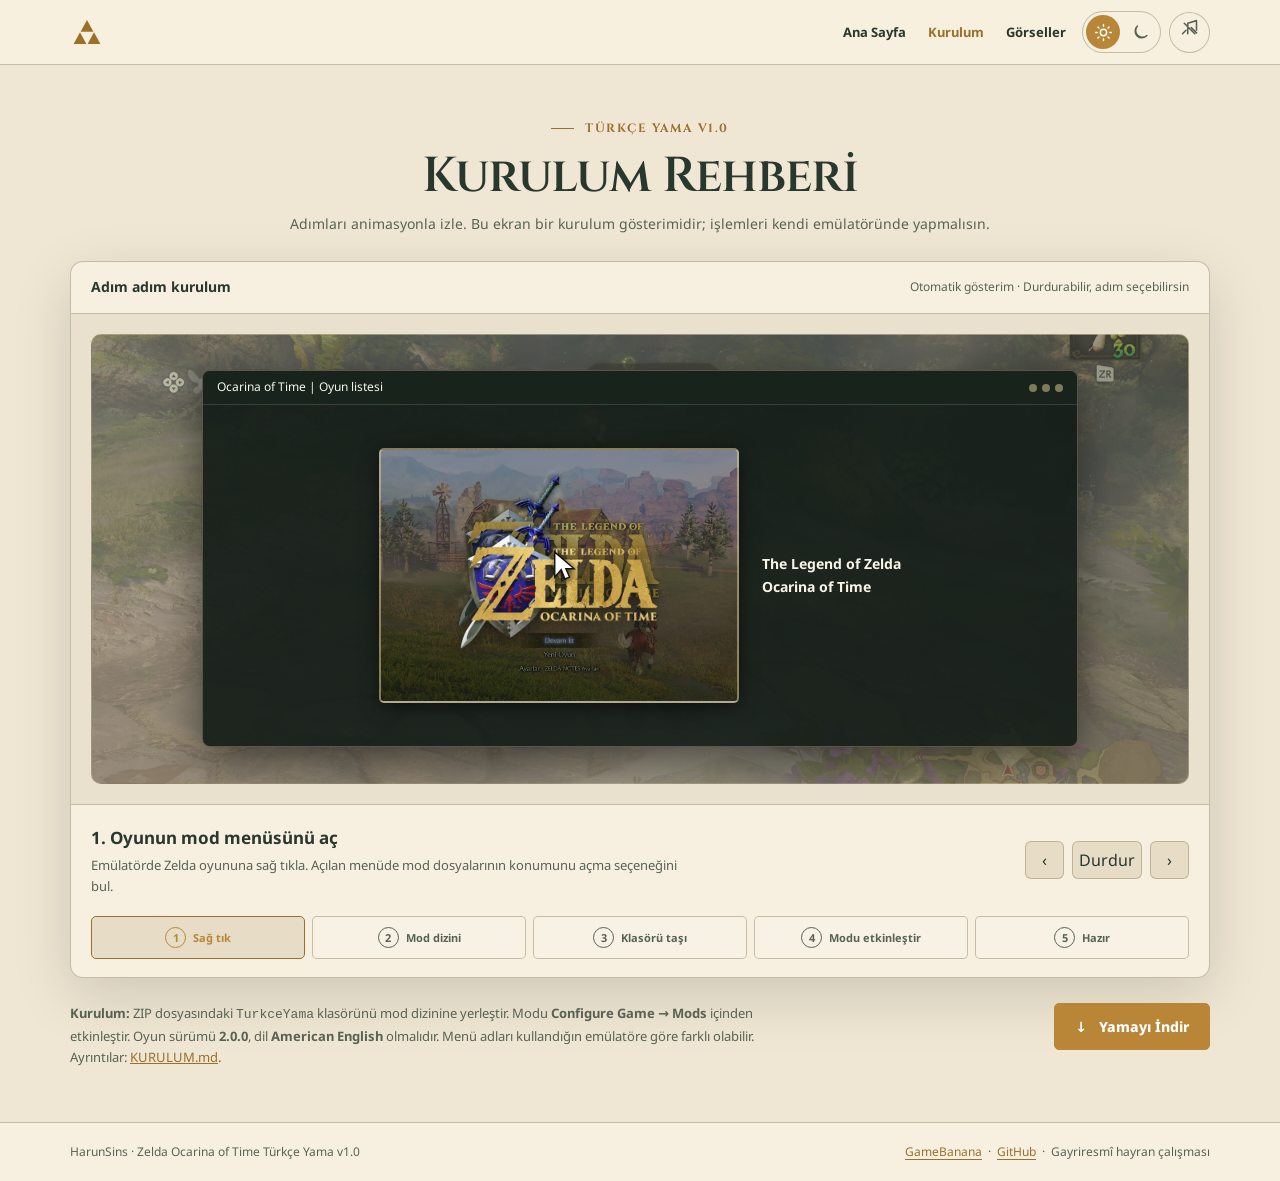
==== kurulum.html @ 623cb9b0 "Animasyonlu kurulum rehberi, ortak müzik kontrolleri ve arama görünürlüğü" ====
<!doctype html><html lang="tr"><head>
  <meta charset="utf-8"><meta name="viewport" content="width=device-width,initial-scale=1">
  <meta name="theme-color" content="#101b15"><meta name="robots" content="index,follow,max-image-preview:large">
  <title>Zelda Türkçe Yama Kurulumu | Animasyonlu Rehber</title><meta name="description" content="Zelda Ocarina of Time Türkçe yama nasıl kurulur? Mod dizinini açma, TurkceYama klasörünü kopyalama, Configure Game içinde etkinleştirme, adım adım animasyonlu anlatım.">
  <link rel="canonical" href="https://harunsins.github.io/zelda-oot-turkce-yama/kurulum.html">
  <link rel="icon" type="image/svg+xml" href="favicon.svg">
  <meta property="og:type" content="website"><meta property="og:locale" content="tr_TR"><meta property="og:site_name" content="Zelda Ocarina of Time Türkçe Yama">
  <meta property="og:url" content="https://harunsins.github.io/zelda-oot-turkce-yama/kurulum.html"><meta property="og:title" content="Zelda Türkçe Yama Kurulumu | Animasyonlu Rehber"><meta property="og:description" content="Zelda Ocarina of Time Türkçe yama nasıl kurulur? Mod dizinini açma, TurkceYama klasörünü kopyalama, Configure Game içinde etkinleştirme, adım adım animasyonlu anlatım.">
  <meta property="og:image" content="https://harunsins.github.io/zelda-oot-turkce-yama/assets/01-ana-menu.webp"><meta property="og:image:alt" content="Ocarina of Time Türkçe yama ana menü">
  <meta name="twitter:card" content="summary_large_image"><meta name="twitter:title" content="Zelda Türkçe Yama Kurulumu | Animasyonlu Rehber"><meta name="twitter:image" content="https://harunsins.github.io/zelda-oot-turkce-yama/assets/01-ana-menu.webp">
  <link rel="preconnect" href="https://fonts.googleapis.com"><link rel="preconnect" href="https://fonts.gstatic.com" crossorigin>
  <link href="assets/site.css" rel="stylesheet"><link href="assets/guide.css" rel="stylesheet">
  <script>try{const t=localStorage.getItem('zelda-oot-theme');if(t==='light'||t==='dark')document.documentElement.dataset.theme=t;else if(matchMedia('(prefers-color-scheme: light)').matches)document.documentElement.dataset.theme='light';}catch(_e){}</script>
  <script type="application/ld+json">{"@context":"https://schema.org","@type":"WebPage","@id":"https://harunsins.github.io/zelda-oot-turkce-yama/kurulum.html","url":"https://harunsins.github.io/zelda-oot-turkce-yama/kurulum.html","inLanguage":"tr-TR","name":"Zelda Türkçe Yama Kurulumu | Animasyonlu Rehber","description":"Zelda Ocarina of Time Türkçe yama nasıl kurulur? Mod dizinini açma, TurkceYama klasörünü kopyalama, Configure Game içinde etkinleştirme, adım adım animasyonlu anlatım.","isPartOf":{"@type":"WebSite","name":"Zelda Ocarina of Time Türkçe Yama","url":"https://harunsins.github.io/zelda-oot-turkce-yama/"},"about":{"@type":"VideoGame","name":"The Legend of Zelda: Ocarina of Time"},"sameAs":["https://github.com/harunsins/zelda-oot-turkce-yama","https://gamebanana.com/mods/740265"]}</script>
  <script src="assets/site.js" defer></script><script src="assets/guide.js" defer></script>
</head><body><header class="topbar"><nav class="container" aria-label="Ana gezinme">
      <span class="header-symbol" aria-hidden="true"><svg viewBox="0 0 48 45"><path d="M24 2 35 22H13Z M12 23 23 43H1Z M36 23 47 43H25Z"/></svg></span>
      <div class="header-actions"><div class="navlinks">
         <a href="./">Ana Sayfa</a><a href="kurulum.html" aria-current="page">Kurulum</a><a href="./#goruntuler">Görseller</a>
      </div><div class="controls">
      <div class="theme-switch" role="group" aria-label="Görünüm teması">
        <button type="button" data-theme-choice="light" aria-label="Açık tema" title="Açık tema" aria-pressed="false"><svg viewBox="0 0 24 24" aria-hidden="true"><circle cx="12" cy="12" r="4"/><path d="M12 2v2m0 16v2M4.93 4.93l1.42 1.42m11.3 11.3 1.42 1.42M2 12h2m16 0h2M4.93 19.07l1.42-1.42m11.3-11.3 1.42-1.42"/></svg></button>
        <button type="button" data-theme-choice="dark" aria-label="Koyu tema" title="Koyu tema" aria-pressed="true"><svg viewBox="0 0 24 24" aria-hidden="true"><path d="M20.1 15.9A8.5 8.5 0 0 1 8.1 3.9 8.5 8.5 0 1 0 20.1 15.9Z"/></svg></button>
      </div><div class="music-widget"><button class="music-toggle" type="button" id="music-toggle" aria-label="Müziği aç" aria-pressed="false" title="Müziği aç"><span data-icon-on hidden><svg viewBox="0 0 24 24" aria-hidden="true"><path d="M9 18V5l12-2v13M9 9l12-3"/><ellipse cx="5.2" cy="18.7" rx="3.2" ry="2"/><ellipse cx="17.2" cy="16.2" rx="3.2" ry="2"/></svg></span><span data-icon-off><svg viewBox="0 0 24 24" aria-hidden="true"><path d="M10 18V6l10-3v11M6 6l12 12M4 18l4-4m6-3 6 6"/></svg></span></button>
         <button class="music-volume-gear" type="button" id="volume-expand" aria-label="Ses seviyesini ayarla" title="Ses seviyesi">☷</button>
         <div class="music-volume"><label for="music-volume">Müzik sesi <output id="music-volume-value">75%</output></label><input id="music-volume" type="range" min="0" max="100" value="75" step="1" aria-label="Müzik ses seviyesi"><small>İkona dokunarak müziği aç veya kapat.</small></div>
      </div></div></div>
    </nav></header>
<audio id="page-music" src="assets/kokiri-ambience.mp3" preload="none" loop aria-label="Sitede arka plan müziği"></audio>
<main><section class="guide-intro"><div class="container"><span class="eyebrow">Türkçe Yama v1.0</span><h1>Kurulum Rehberi</h1><p>Adımları animasyonla izle. Bu ekran bir kurulum gösterimidir; işlemleri kendi emülatöründe yapmalısın.</p></div></section>
<div class="container"><section class="guide-card" aria-label="Animasyonlu Türkçe yama kurulum gösterimi">
<div class="guide-top"><strong>Adım adım kurulum</strong><span class="tip">Otomatik gösterim · Durdurabilir, adım seçebilirsin</span></div>
<div class="guide-display"><div class="demo-desktop" id="demo-desktop" data-stage="0">
  <div class="sim-window"><div class="sim-bar"><span>Ocarina of Time | Oyun listesi</span><span class="sim-dots"><i></i><i></i><i></i></span></div>
  <div class="sim-game"><div class="game-card"><img src="assets/zelda-ocarina-of-time-logo.png" alt="" width="200"></div><span class="game-title">The Legend of Zelda<br>Ocarina of Time</span></div></div>
  <div class="context-menu"><span class="line">Configure Game...</span><span class="line selected">Open Mod Data Location</span><span class="line">Properties</span></div><div class="sim-file-explorer"><div class="explorer-head">▣ &nbsp; Dosya Gezgini <span class="crumb">... / 0400486024DEC000 / mods</span></div>
<div class="explorer-body"><div class="explorer-side"><div class="file-icon zipped"></div><strong>Zelda_OOT_Turkce_Yama_v1.0.zip</strong><small>Arşivin içindeki TurkceYama klasörü</small></div>
<div class="explorer-side"><div class="file-icon"></div><strong>Mod dizini</strong><small>TurkceYama klasörünü buraya bırak</small></div></div></div>
<div class="drag-file"><span class="file-icon"></span>TurkceYama</div><div class="copy-success">✓ Klasör kopyalandı</div><div class="sim-config"><div class="config-head">⚙ &nbsp; Configure Game</div><div class="config-main"><div class="config-tabs"><span>General</span><span>System</span><span class="current">Mods</span><span>Graphics</span></div>
<div class="config-row" id="config-row"><div><strong>TurkceYama</strong><small>Türkçe dil yaması · RomFS</small></div><span class="fake-check" aria-hidden="true"></span></div></div><div class="config-actions"><span>Save / Apply</span></div></div><div class="success-scene"><svg viewBox="0 0 80 80" aria-hidden="true"><circle cx="40" cy="40" r="34"/><path d="m22 40 12 12 25-27"/></svg><h2>Yama Hazır!</h2><p>Mod etkinleştirildi. Oyun dilini American English olarak seçip Zelda’yı başlat.</p></div>
  <div class="guide-pointer" aria-hidden="true"><svg viewBox="0 0 26 33" fill="white" stroke="#111" stroke-width="1.5"><path d="M3 2v27l7-8 4 10 5-2-4-9h9Z"/></svg></div>
</div></div>
<div class="guide-status"><div class="guide-explain" aria-live="polite"><h3 id="step-title">1. Oyunun mod menüsünü aç</h3><p id="step-description">Oyuna sağ tıkla.</p></div><div class="guide-playback"><button type="button" id="guide-prev" aria-label="Önceki adım">‹</button><button type="button" id="guide-play" aria-label="Animasyonu durdur">Durdur</button><button type="button" id="guide-next" aria-label="Sonraki adım">›</button></div></div>
<div class="guide-chapters" aria-label="Animasyon adımları"><button type="button" data-guide-step="0" aria-current="step"><strong>1</strong> Sağ tık</button><button type="button" data-guide-step="1"><strong>2</strong> Mod dizini</button><button type="button" data-guide-step="2"><strong>3</strong> Klasörü taşı</button><button type="button" data-guide-step="3"><strong>4</strong> Modu etkinleştir</button><button type="button" data-guide-step="4"><strong>5</strong> Hazır</button></div></section>
<div class="guide-extra"><p><strong>Kurulum:</strong> ZIP dosyasındaki <code>TurkceYama</code> klasörünü mod dizinine yerleştir. Modu <strong>Configure Game → Mods</strong> içinden etkinleştir. Oyun sürümü <strong>2.0.0</strong>, dil <strong>American English</strong> olmalıdır. Menü adları kullandığın emülatöre göre farklı olabilir. Ayrıntılar: <a href="KURULUM.md" style="text-decoration:underline;color:var(--gold)">KURULUM.md</a>.</p><a class="button" href="downloads/Zelda_OOT_Turkce_Yama_v1.0.zip" download>↓ &nbsp; Yamayı İndir</a></div></div>
</main><footer><div class="container"><span>HarunSins · Zelda Ocarina of Time Türkçe Yama v1.0</span><span><a href="https://gamebanana.com/mods/740265" rel="noopener noreferrer" target="_blank">GameBanana</a> &nbsp;·&nbsp; <a href="https://github.com/harunsins/zelda-oot-turkce-yama" target="_blank" rel="noopener noreferrer">GitHub</a> &nbsp;·&nbsp; Gayriresmî hayran çalışması</span></div></footer></body></html>
---- assets/site.css ----
@import url('https://fonts.googleapis.com/css2?family=Cinzel:wght@500;600;700&family=Noto+Sans:wght@400;500;600;700;800&display=swap');
:root{color-scheme:dark;--background:#0c1813;--surface:#15241c;--surface-alt:#1d2e22;--text:#f5f0e2;--muted:#b9c2b3;--gold:#dec17e;--accent:#e6c582;--button-text:#192218;--border:#59654c80;--bar:#101b15;--step:#1c2b21;--hero-veil:linear-gradient(90deg,#0c1813f5 0%,#0c1813e0 32%,#11251ac2 62%,#0c1813e8 100%);--hero-fade:#0c1813;--caption:#e9e5d6;--guide-work:#132218;--guide-frame:#101811;--menu:#1d271e;--win:#182720;--ok:#a9d298}
html[data-theme=light]{color-scheme:light;--background:#efe6d3;--surface:#f7f0e1;--surface-alt:#e7dcc5;--text:#29382e;--muted:#596354;--gold:#9a702b;--accent:#b98637;--button-text:#fff;--border:#9f92758c;--bar:#f8f0df;--step:#f8f2e5;--hero-veil:linear-gradient(90deg,#efe7d6ed 0%,#e9e2d1d8 34%,#ede3d3c9 65%,#efe7d6ef 100%);--hero-fade:#efe6d3;--caption:#303b30;--guide-work:#e9e0cd;--guide-frame:#f7f3e7;--menu:#fff9ee;--win:#fffaf0;--ok:#397c52}
*,*::before,*::after{box-sizing:border-box}
html{scroll-behavior:smooth;scroll-padding-top:76px}
body{margin:0;background:var(--background);color:var(--text);font-family:'Noto Sans',system-ui,-apple-system,'Segoe UI',sans-serif;line-height:1.58;overflow-x:hidden;transition:background-color .22s,color .22s}
a{color:inherit;text-decoration:none}
a:focus-visible,button:focus-visible,input:focus-visible{outline:3px solid var(--accent);outline-offset:3px}button{font:inherit}
.container{width:min(1140px,calc(100% - 44px));margin-inline:auto}
.topbar{position:relative;z-index:10;background:var(--bar);border-bottom:1px solid var(--border)}
.topbar .container{min-height:64px;display:flex;align-items:center;justify-content:space-between;gap:15px}
.header-symbol{display:flex;align-items:center;justify-content:center;width:34px;height:34px;color:var(--gold);flex:none;user-select:none;pointer-events:none}.header-symbol svg{width:28px;height:28px;fill:currentColor}
.header-actions{display:flex;align-items:center;justify-content:flex-end;gap:16px;min-width:0}
.navlinks{display:flex;align-items:center;gap:22px;font-size:13px;font-weight:700}.navlinks a:hover,.navlinks a[aria-current=page]{color:var(--gold)}
.controls{display:flex;align-items:center;gap:8px;flex:none}
.theme-switch{display:flex;align-items:center;gap:3px;border:1px solid var(--border);background:var(--surface);padding:3px;border-radius:30px;flex:none}
.theme-switch button{display:grid;place-items:center;width:34px;height:34px;border:0;border-radius:50%;color:var(--muted);background:transparent;cursor:pointer;transition:background .18s,color .18s}
.theme-switch button svg{width:19px;height:19px;fill:none;stroke:currentColor;stroke-width:1.8;stroke-linecap:round;stroke-linejoin:round}
.theme-switch button[aria-pressed=true]{background:var(--accent);color:var(--button-text)}.theme-switch button:not([aria-pressed=true]):hover{background:var(--surface-alt);color:var(--text)}
.music-widget{position:relative;display:flex;align-items:center;justify-content:center}
.music-toggle{display:grid;place-items:center;width:41px;height:41px;border:1px solid var(--border);border-radius:50%;color:var(--gold);background:var(--surface);cursor:pointer;transition:background .2s}
.music-toggle svg{width:21px;height:21px;fill:none;stroke:currentColor;stroke-width:1.8;stroke-linejoin:round;stroke-linecap:round}
.music-toggle:hover{background:var(--surface-alt)}
.music-toggle[aria-pressed=false]{color:var(--muted)}
.music-volume{position:absolute;z-index:50;right:0;top:calc(100% + 9px);width:208px;padding:14px 15px 13px;background:var(--bar);color:var(--text);border:1px solid var(--border);border-radius:12px;box-shadow:0 14px 40px #0005;opacity:0;pointer-events:none;transform:translateY(-7px);transition:opacity .18s,transform .18s}
.music-volume:before{content:"";position:absolute;right:0;top:-12px;width:68px;height:13px}
.music-widget:hover .music-volume,.music-widget:focus-within .music-volume,.music-widget[data-volume-open=true] .music-volume{opacity:1;pointer-events:auto;transform:translateY(0)}
.music-volume label{font-size:12px;font-weight:700;display:flex;align-items:center;justify-content:space-between;gap:8px;margin-bottom:8px}
.music-volume label output{color:var(--gold)}.music-volume input{display:block;width:100%;accent-color:var(--gold);cursor:pointer}
.music-volume small{display:block;font-size:10px;line-height:1.5;color:var(--muted);margin-top:7px}
.music-volume-gear{display:none;border:0;background:transparent;color:var(--gold);padding:2px;cursor:pointer}
.hero{position:relative;isolation:isolate;overflow:hidden;border-bottom:1px solid var(--border)}
.hero:before{content:"";position:absolute;inset:0;z-index:-2;background-image:var(--hero-veil),url('09-oyun-ici.webp');background-position:center,center 45%;background-size:cover;filter:saturate(.85)}
.hero:after{content:"";position:absolute;inset:0;z-index:-1;background:linear-gradient(0deg,var(--hero-fade),transparent 22%);pointer-events:none}
.hero .container{min-height:390px;padding:38px 0 42px;display:grid;grid-template-columns:1fr 1fr;align-items:center;gap:44px}
.hero-logo{display:flex;align-items:center;justify-content:center;min-width:0}
.hero-logo img{display:block;width:min(100%,440px);height:auto;max-height:310px;object-fit:contain;filter:drop-shadow(0 12px 18px #0006)}
.eyebrow{display:inline-flex;align-items:center;gap:11px;font-family:'Cinzel','Noto Serif',Georgia,serif;font-size:12px;font-weight:700;letter-spacing:.12em;color:var(--gold);text-transform:uppercase}
.eyebrow:before{content:"";width:23px;height:1px;background:var(--gold)}
.hero h1{font:600 clamp(43px,4.8vw,69px)/1.14 'Cinzel','Noto Serif',Georgia,serif;letter-spacing:-.03em;margin:11px 0 16px}
.hero h1 span{color:var(--gold)}
.hero p{font-size:15px;margin:0 0 23px;max-width:490px}
.buttons{display:flex;align-items:center;gap:11px;flex-wrap:wrap}
.button{display:inline-flex;gap:10px;align-items:center;justify-content:center;min-height:47px;padding:10px 20px;border:1px solid var(--accent);border-radius:5px;background:var(--accent);color:var(--button-text);font-size:14px;font-weight:800;transition:filter .2s,transform .2s;cursor:pointer}
.button:hover{filter:brightness(1.08);transform:translateY(-2px)}.button.secondary{background:var(--surface);color:var(--text);border-color:var(--border)}.button.secondary:hover{background:var(--surface-alt)}
.metadata{display:flex;flex-wrap:wrap;gap:15px;margin:18px 0 0;font-size:12px;color:var(--muted)}.metadata strong{font-weight:800;color:var(--text)}
.quickstart{background:var(--surface);border-bottom:1px solid var(--border)}.quickstart .container{padding:24px 0 28px}
.quickstart-top{display:flex;justify-content:space-between;align-items:baseline;gap:15px;margin-bottom:16px}
.quickstart h2{font:600 21px 'Cinzel','Noto Serif',serif;margin:0}.quickstart-top a{font-size:12px;font-weight:700;color:var(--gold);text-decoration:underline;text-underline-offset:4px}
.steps{list-style:none;margin:0;padding:0;display:grid;grid-template-columns:repeat(4,minmax(0,1fr));gap:12px}
.steps li{display:flex;align-items:center;gap:12px;padding:15px 13px;border:1px solid var(--border);background:var(--step);border-radius:5px;min-width:0;min-height:78px}
.steps .number{display:flex;align-items:center;justify-content:center;flex:0 0 32px;width:32px;height:32px;border:1px solid var(--gold);color:var(--gold);font:700 16px/1 'Cinzel',Georgia,serif;border-radius:50%;margin:0;min-width:32px}
.steps .steptext{display:block;flex:1;min-width:0;overflow-wrap:break-word;font-size:13px;line-height:1.45;font-weight:700;color:var(--text)}.steps small{display:block;font-size:11px;line-height:1.4;color:var(--muted);font-weight:400;margin-top:3px}
.gallery-section{padding:51px 0 66px}.section-head{display:flex;align-items:end;justify-content:space-between;gap:18px;margin-bottom:23px}.section-head h2{font:600 clamp(29px,3.5vw,42px)/1.16 'Cinzel','Noto Serif',Georgia,serif;letter-spacing:-.015em;margin:9px 0 0}.section-head p{font-size:13px;color:var(--muted);margin:0 0 4px}
.gallery{display:grid;grid-template-columns:repeat(2,minmax(0,1fr));gap:20px}.shot{margin:0;background:var(--surface);border:1px solid var(--border);border-radius:6px;overflow:hidden}.shot a{display:block;position:relative;overflow:hidden;background:#0a100b;aspect-ratio:16/9;cursor:zoom-in}.shot img{display:block;width:100%;height:100%;object-fit:cover;object-position:center;transition:transform .35s ease}.shot a:hover img{transform:scale(1.025)}.shot figcaption{display:flex;align-items:center;justify-content:space-between;gap:8px;padding:11px 14px 12px;color:var(--caption);font-size:13px;font-weight:700}.shot figcaption .index{color:var(--gold);font:600 12px 'Cinzel',serif}.shot:last-child{grid-column:1/-1}.shot:last-child a{aspect-ratio:2.2/1}
footer{border-top:1px solid var(--border);background:var(--surface);padding:20px 0;color:var(--muted)}footer .container{display:flex;align-items:center;justify-content:space-between;gap:18px;flex-wrap:wrap;font-size:12px}footer a{color:var(--gold);text-decoration:underline;text-underline-offset:3px}
dialog{width:min(95vw,1300px);max-width:none;max-height:96vh;overflow:visible;border:1px solid #b89b62;background:#0b0e0b;padding:13px 13px 8px;color:#fff;border-radius:8px;box-shadow:0 30px 110px #000b}dialog::backdrop{background:#020502e8;backdrop-filter:blur(7px)}dialog img{display:block;max-width:100%;width:100%;height:auto;max-height:78vh;object-fit:contain}.lightbox-controls{display:flex;justify-content:space-between;align-items:center;gap:12px;margin-top:8px;color:#f1e8d7;font-size:13px}.lightbox-controls button{cursor:pointer;color:inherit;background:#24271d;border:1px solid #77715a;border-radius:4px;min-height:35px;padding:5px 12px}.lightbox-controls button:hover{background:#424333}
@media(max-width:950px){.steps{grid-template-columns:repeat(2,minmax(0,1fr))}.hero .container{gap:19px}.hero-logo img{max-height:270px}}
@media(max-width:640px){.container{width:min(100% - 28px,1140px)}.topbar .container{min-height:59px}.header-actions{gap:9px}.navlinks{gap:13px;font-size:12px}.theme-switch button{width:31px;height:31px}.theme-switch button svg{width:18px;height:18px}.hero .container{grid-template-columns:1fr;min-height:0;gap:9px;text-align:center;padding:25px 0 32px}.hero-logo img{width:min(65vw,290px);max-height:220px}.hero h1{font-size:clamp(35px,9vw,48px);margin-top:8px}.hero p{margin:0 auto 20px;font-size:14px}.eyebrow{justify-content:center}.buttons{justify-content:center}.button{flex:1;min-width:140px}.metadata{justify-content:center;gap:9px 15px}.quickstart .container{padding:21px 0}.section-head{align-items:start;flex-direction:column;gap:8px}.gallery{grid-template-columns:1fr;gap:13px}.shot:last-child{grid-column:auto}.shot:last-child a{aspect-ratio:16/9}.gallery-section{padding:39px 0}}
@media(max-width:490px){.header-symbol{width:20px}.header-symbol svg{width:20px}.navlinks{gap:10px;font-size:11px}.navlinks a:last-child{display:none}.theme-switch button{width:30px;height:30px}.steps{grid-template-columns:1fr}.steps li{padding:12px 14px;min-height:66px}.steps .number{flex-basis:30px;width:30px;height:30px;min-width:30px}.quickstart-top a{font-size:11px}.hero-logo img{width:min(72vw,265px)}.button{min-width:130px}.music-volume-gear{display:block}.music-volume{right:-2px}}
@media(prefers-reduced-motion:reduce){html{scroll-behavior:auto}body,.button,.shot img,.theme-switch button{transition:none}}

@media(hover:none){.music-volume-gear{display:block}}
---- assets/guide.css ----
.guide-intro{padding:46px 0 26px;text-align:center}.guide-intro .eyebrow{justify-content:center}.guide-intro h1{font:600 clamp(30px,4vw,49px)/1.17 'Cinzel','Noto Serif',serif;letter-spacing:-.02em;margin:10px 0 8px}.guide-intro p{margin:0 auto;max-width:730px;color:var(--muted);font-size:14px}
.guide-card{border:1px solid var(--border);border-radius:13px;overflow:hidden;background:var(--surface);box-shadow:0 18px 60px #0002}
.guide-top{display:flex;justify-content:space-between;align-items:center;flex-wrap:wrap;padding:14px 20px;gap:12px;border-bottom:1px solid var(--border)}
.guide-top strong{font-size:14px}.guide-top .tip{font-size:12px;color:var(--muted)}
.guide-display{background:var(--guide-work);padding:20px;position:relative}
.demo-desktop{position:relative;width:100%;height:clamp(310px,40vw,450px);overflow:hidden;border:1px solid var(--border);border-radius:10px;background:linear-gradient(0deg,#142116cc,#17211666),url('09-oyun-ici.webp') center/cover}
html[data-theme=light] .demo-desktop{background:linear-gradient(0deg,#dbcdb79c,#bdb7a260),url('09-oyun-ici.webp') center/cover}
.demo-desktop:before{content:"";position:absolute;inset:0;background:linear-gradient(90deg,#050e0920,#09110950);pointer-events:none}
.sim-window{position:absolute;inset:8% 10%;border:1px solid #b2a27f68;border-radius:8px;background:#121b17e6;color:#f8f5e8;box-shadow:0 14px 45px #0008;overflow:hidden;transition:opacity .4s,transform .4s}
.sim-bar{height:34px;background:#18231c;display:flex;align-items:center;justify-content:space-between;padding:0 14px;border-bottom:1px solid #ffffff22;font-size:12px;gap:10px}
.sim-dots{display:flex;gap:5px}.sim-dots i{display:block;width:8px;height:8px;background:#d9c99487;border-radius:50%}
.sim-game{position:absolute;inset:34px 0 0;display:flex;align-items:center;justify-content:center;gap:23px;padding:15px}
.sim-game .game-card{position:relative;display:flex;align-items:center;justify-content:center;width:min(52%,360px);height:82%;border:2px solid #e8d19880;border-radius:5px;background:linear-gradient(#06120a44,#0a130ba0),url('01-ana-menu.webp') center/cover;box-shadow:0 4px 18px #0008}
.sim-game .game-card img{max-width:78%;max-height:65%;object-fit:contain;filter:drop-shadow(0 3px 9px #000a)}
.sim-game .game-title{font-size:14px;color:#f8f4e5;font-weight:700}
.context-menu{position:absolute;z-index:6;left:46%;top:38%;width:235px;background:#19211c;color:#eceada;border:1px solid #bbab856e;border-radius:6px;padding:6px;box-shadow:0 12px 30px #000a;opacity:0;transform:translateY(-7px) scale(.98);pointer-events:none;transition:opacity .35s,transform .35s}
.context-menu .line{display:block;padding:10px 11px;font-size:12px;border-radius:4px}.context-menu .selected{background:#d2af6c;color:#151a13;font-weight:800}
.sim-file-explorer,.sim-config{position:absolute;z-index:7;inset:9% 7%;border:1px solid #c6b58b99;border-radius:7px;background:#f0e9d7;color:#293129;box-shadow:0 16px 45px #000a;opacity:0;transform:translateY(25px) scale(.97);pointer-events:none;transition:opacity .45s,transform .45s}
.explorer-head,.config-head{height:42px;display:flex;align-items:center;gap:9px;padding:0 16px;background:#d8caaa;border-bottom:1px solid #a8997c;font-size:12px;font-weight:800}
.explorer-head .crumb{padding:4px 8px;background:#fbf7ee;border:1px solid #ae9e81;border-radius:4px;font-weight:600;font-size:11px}
.explorer-body{display:grid;grid-template-columns:1fr 1fr;gap:13px;padding:22px;height:calc(100% - 42px)}
.explorer-side{border:1px solid #b7a98d;background:#fffcf5;border-radius:5px;padding:18px;display:flex;align-items:center;justify-content:flex-start;flex-direction:column;gap:12px;text-align:center}
.explorer-side strong{font-size:13px;max-width:100%;overflow-wrap:anywhere}.explorer-side small{font-size:11px;color:#687368}
.file-icon{width:49px;height:41px;border-radius:3px;background:#d5aa52;clip-path:polygon(0 15%,35% 15%,45% 0,92% 0,100% 15%,100% 100%,0 100%);box-shadow:inset 0 4px 0 #e6c07a}
.file-icon.zipped{background:#ba9a67;position:relative}.file-icon.zipped:after{content:"ZIP";position:absolute;top:17px;left:0;width:100%;font-size:10px;font-weight:900;color:#fff}
.drag-file{--drag-dist:310px;position:absolute;z-index:9;left:24%;top:48%;display:flex;align-items:center;gap:7px;background:#f4edda;color:#223324;border:1px solid #b3975e;border-radius:6px;padding:7px 12px;box-shadow:0 9px 20px #0007;font-weight:750;font-size:12px;opacity:0;pointer-events:none}
.drag-file .file-icon{width:22px;height:20px}
.copy-success{position:absolute;z-index:8;right:11%;bottom:16%;color:#225f38;font-size:14px;font-weight:800;opacity:0}
.config-main{padding:17px 24px}.config-tabs{display:flex;gap:10px;border-bottom:1px solid #c1b498;padding-bottom:10px;font-size:12px;color:#516052}
.config-tabs .current{color:#29412d;font-weight:850;border-bottom:2px solid #a0782b}.config-row{margin:17px auto;border:1px solid #c1ad84;border-radius:7px;background:#fffaf0;padding:15px 18px;display:flex;align-items:center;justify-content:space-between;gap:16px;max-width:510px}
.config-row strong{font-size:14px}.config-row small{display:block;color:#667160;font-size:11px}
.fake-check{display:grid;place-items:center;width:26px;height:26px;border:2px solid #8b805e;border-radius:5px;font-size:18px;color:white;font-weight:900;transition:background .2s;border-color:#75875c}
.config-row.checked .fake-check{background:#398349;border-color:#398349}.fake-check:after{content:""}.config-row.checked .fake-check:after{content:"✓"}
.config-actions{display:flex;justify-content:flex-end;padding:0 24px;gap:9px}.config-actions span{background:#caab67;color:#212619;font-weight:800;font-size:12px;padding:8px 18px;border-radius:4px}
.success-scene{position:absolute;z-index:12;inset:0;background:linear-gradient(#102117ed,#101c15f3);display:flex;align-items:center;justify-content:center;flex-direction:column;text-align:center;gap:12px;opacity:0;transform:scale(.94);pointer-events:none;transition:opacity .5s,transform .5s;color:#f8f1e1}
.success-scene svg{width:68px;height:68px;stroke:#b4e2b0;stroke-width:2.5;fill:none}.success-scene h2{font:600 32px 'Cinzel','Noto Serif',serif;margin:0}.success-scene p{font-size:14px;max-width:480px;margin:0;padding:0 15px}
.guide-pointer{position:absolute;z-index:25;left:53%;top:58%;width:24px;height:31px;filter:drop-shadow(1px 2px 3px #000b);transition:left 2s ease,top 2s ease,opacity .35s}
.guide-pointer svg{width:100%;height:100%}.tap-ring{position:absolute;border-radius:100%;border:2px solid #f7e0a2;width:35px;height:35px;left:53%;top:58%;opacity:0;pointer-events:none}
.demo-desktop[data-stage="0"] .guide-pointer{left:42%;top:48%}
.demo-desktop[data-stage="1"] .guide-pointer{left:56%;top:56%}
.demo-desktop[data-stage="1"] .context-menu{opacity:1;transform:none}
.demo-desktop[data-stage="2"] .sim-file-explorer{opacity:1;transform:none}
.demo-desktop[data-stage="2"] .guide-pointer{left:76%;top:63%}
.demo-desktop[data-stage="2"] .drag-file{opacity:1;animation:folder-drag 4.1s ease-in-out infinite}
.demo-desktop[data-stage="2"] .copy-success{animation:copy-msg 4.1s ease-in-out infinite}
.demo-desktop[data-stage="3"] .sim-config{opacity:1;transform:none}
.demo-desktop[data-stage="3"] .guide-pointer{left:60%;top:57%}
.demo-desktop[data-stage="4"] .success-scene{opacity:1;transform:scale(1)}
.demo-desktop[data-stage="4"] .guide-pointer{opacity:0}
@keyframes folder-drag{0%,14%{transform:translate(0,0)}48%,68%{transform:translate(var(--drag-dist),4px)}100%{transform:translate(var(--drag-dist),4px);opacity:0}}
@keyframes copy-msg{0%,65%{opacity:0}73%,95%{opacity:1}100%{opacity:0}}
.guide-status{display:flex;align-items:center;justify-content:space-between;gap:12px;flex-wrap:wrap;padding:20px;border-top:1px solid var(--border)}
.guide-explain h3{font-size:17px;margin:0 0 4px}.guide-explain p{margin:0;color:var(--muted);font-size:13px;max-width:610px}
.guide-playback{display:flex;align-items:center;gap:8px}.guide-playback button{display:grid;place-items:center;border:1px solid var(--border);border-radius:6px;background:var(--surface-alt);color:var(--text);height:38px;min-width:39px;cursor:pointer}.guide-playback button:hover{border-color:var(--gold);color:var(--gold)}
.guide-chapters{display:grid;grid-template-columns:repeat(5,1fr);gap:7px;padding:0 20px 18px}
.guide-chapters button{display:flex;align-items:center;justify-content:center;gap:7px;flex-wrap:wrap;min-height:43px;padding:8px;border:1px solid var(--border);border-radius:5px;background:var(--step);color:var(--muted);font-size:11px;font-weight:700;cursor:pointer}
.guide-chapters button strong{display:grid;place-items:center;border:1px solid currentColor;border-radius:50%;width:21px;height:21px;font-size:11px}
.guide-chapters button[aria-current=step]{color:var(--accent);border-color:var(--gold);background:var(--surface-alt)}
.guide-extra{display:flex;align-items:flex-start;gap:18px;flex-wrap:wrap;justify-content:space-between;padding:25px 0 55px}.guide-extra p{font-size:13px;color:var(--muted);max-width:690px;margin:0}
.guide-extra .button{white-space:nowrap}
@media(max-width:850px){.guide-chapters{grid-template-columns:repeat(3,1fr)}.context-menu{width:210px}.guide-display{padding:13px}.explorer-body{padding:10px}.sim-game{gap:10px}.sim-game .game-title{font-size:12px}.explorer-side{padding:10px}}
@media(max-width:600px){.guide-intro{padding:29px 0 18px}.guide-intro p{font-size:12px}.guide-display{padding:8px}.demo-desktop{height:340px}.sim-window{inset:7% 4%}.sim-game .game-card{width:73%}.sim-game .game-title{display:none}.context-menu{left:30%;top:45%;width:188px}.context-menu .line{padding:9px;font-size:11px}.sim-file-explorer,.sim-config{inset:5% 3%}.explorer-body{gap:6px;padding:8px}.explorer-side{padding:8px;gap:7px}.explorer-side strong{font-size:10px}.explorer-side small{font-size:9px}.file-icon{width:37px;height:32px}.drag-file{--drag-dist:120px;left:12%;top:48%;font-size:10px}.config-main{padding:8px}.config-head{font-size:11px}.config-tabs{font-size:10px}.config-row{padding:12px}.config-row strong{font-size:12px}.config-row small{font-size:10px}.guide-status{padding:13px}.guide-playback{width:100%;justify-content:center}.guide-explain h3{font-size:15px}.guide-chapters{padding:0 12px 13px;grid-template-columns:repeat(2,1fr)}.guide-chapters button{font-size:10px}.guide-extra{padding:22px 0 40px}.success-scene h2{font-size:25px}}
@media(prefers-reduced-motion:reduce){.sim-file-explorer,.sim-config,.guide-pointer,.success-scene,.drag-file,.copy-success{transition:none!important;animation:none!important}}
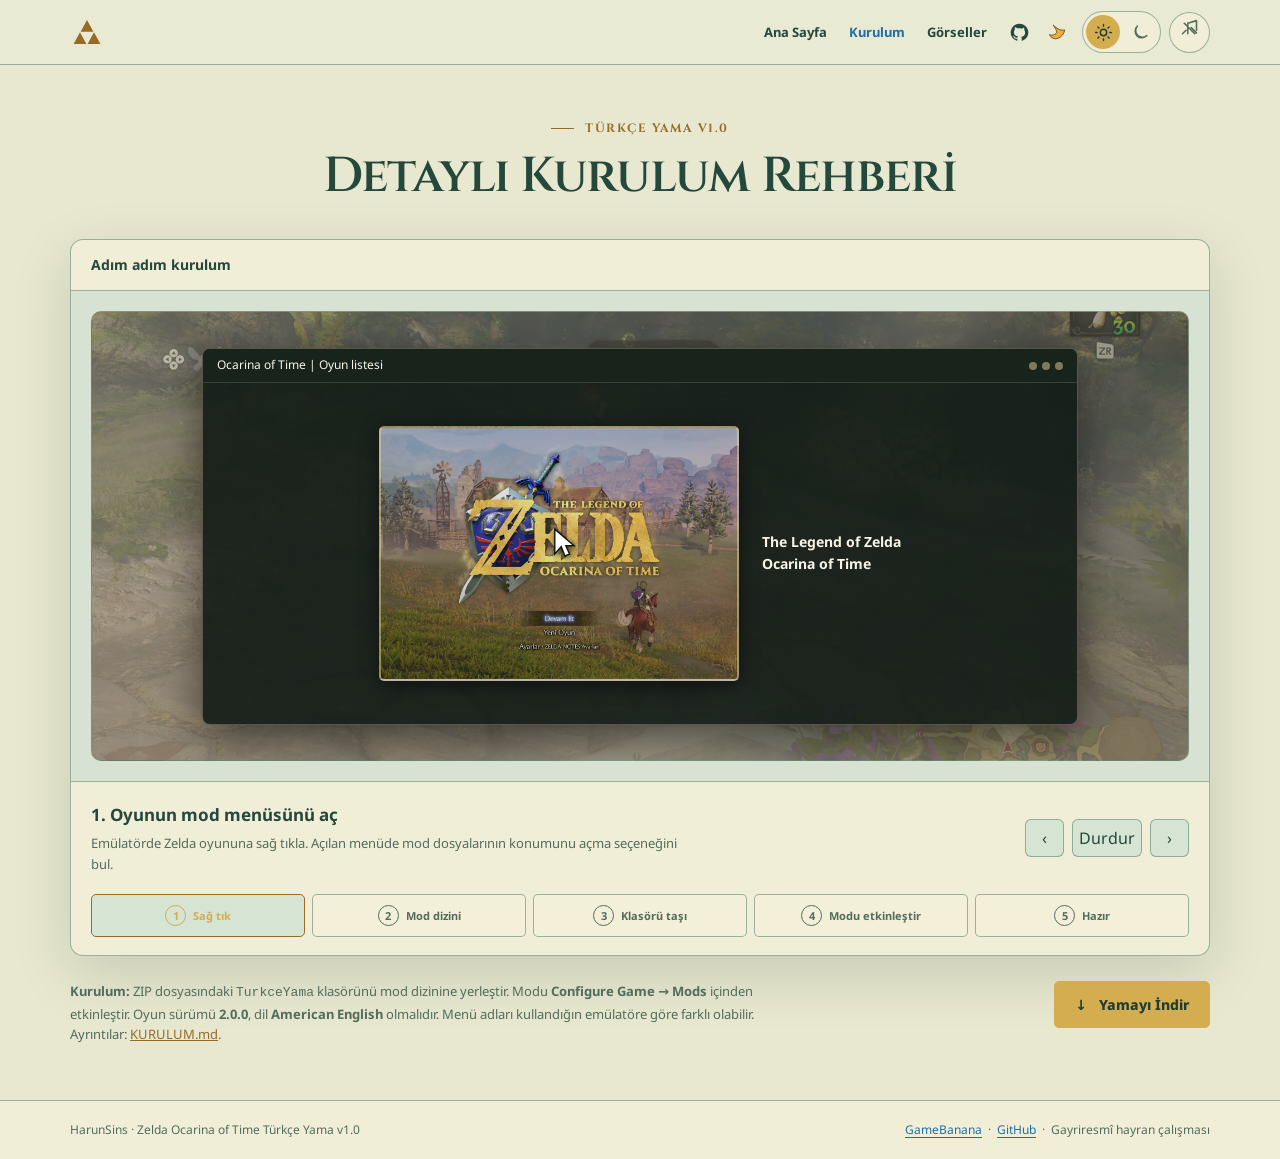
==== commit 19fb8ed2: "Sade müzik kontrolü, Detaylı Rehber, Zelda renkleri ve sosyal bağlantılar" ====
--- a/kurulum.html
+++ b/kurulum.html
@@ -1,38 +1,44 @@
 <!doctype html><html lang="tr"><head>
   <meta charset="utf-8"><meta name="viewport" content="width=device-width,initial-scale=1">
   <meta name="theme-color" content="#101b15"><meta name="robots" content="index,follow,max-image-preview:large">
-  <title>Zelda Türkçe Yama Kurulumu | Animasyonlu Rehber</title><meta name="description" content="Zelda Ocarina of Time Türkçe yama nasıl kurulur? Mod dizinini açma, TurkceYama klasörünü kopyalama, Configure Game içinde etkinleştirme, adım adım animasyonlu anlatım.">
+  <title>Zelda Türkçe Yama Kurulumu | Detaylı Rehber</title><meta name="description" content="Zelda Ocarina of Time Türkçe yama nasıl kurulur? Mod dizinini açma, TurkceYama klasörünü kopyalama, Configure Game içinde etkinleştirme, adım adım animasyonlu anlatım.">
   <link rel="canonical" href="https://harunsins.github.io/zelda-oot-turkce-yama/kurulum.html">
   <link rel="icon" type="image/svg+xml" href="favicon.svg">
   <meta property="og:type" content="website"><meta property="og:locale" content="tr_TR"><meta property="og:site_name" content="Zelda Ocarina of Time Türkçe Yama">
-  <meta property="og:url" content="https://harunsins.github.io/zelda-oot-turkce-yama/kurulum.html"><meta property="og:title" content="Zelda Türkçe Yama Kurulumu | Animasyonlu Rehber"><meta property="og:description" content="Zelda Ocarina of Time Türkçe yama nasıl kurulur? Mod dizinini açma, TurkceYama klasörünü kopyalama, Configure Game içinde etkinleştirme, adım adım animasyonlu anlatım.">
+  <meta property="og:url" content="https://harunsins.github.io/zelda-oot-turkce-yama/kurulum.html"><meta property="og:title" content="Zelda Türkçe Yama Kurulumu | Detaylı Rehber"><meta property="og:description" content="Zelda Ocarina of Time Türkçe yama nasıl kurulur? Mod dizinini açma, TurkceYama klasörünü kopyalama, Configure Game içinde etkinleştirme, adım adım animasyonlu anlatım.">
   <meta property="og:image" content="https://harunsins.github.io/zelda-oot-turkce-yama/assets/01-ana-menu.webp"><meta property="og:image:alt" content="Ocarina of Time Türkçe yama ana menü">
-  <meta name="twitter:card" content="summary_large_image"><meta name="twitter:title" content="Zelda Türkçe Yama Kurulumu | Animasyonlu Rehber"><meta name="twitter:image" content="https://harunsins.github.io/zelda-oot-turkce-yama/assets/01-ana-menu.webp">
+  <meta name="twitter:card" content="summary_large_image"><meta name="twitter:title" content="Zelda Türkçe Yama Kurulumu | Detaylı Rehber"><meta name="twitter:image" content="https://harunsins.github.io/zelda-oot-turkce-yama/assets/01-ana-menu.webp">
   <link rel="preconnect" href="https://fonts.googleapis.com"><link rel="preconnect" href="https://fonts.gstatic.com" crossorigin>
   <link href="assets/site.css" rel="stylesheet"><link href="assets/guide.css" rel="stylesheet">
   <script>try{const t=localStorage.getItem('zelda-oot-theme');if(t==='light'||t==='dark')document.documentElement.dataset.theme=t;else if(matchMedia('(prefers-color-scheme: light)').matches)document.documentElement.dataset.theme='light';}catch(_e){}</script>
-  <script type="application/ld+json">{"@context":"https://schema.org","@type":"WebPage","@id":"https://harunsins.github.io/zelda-oot-turkce-yama/kurulum.html","url":"https://harunsins.github.io/zelda-oot-turkce-yama/kurulum.html","inLanguage":"tr-TR","name":"Zelda Türkçe Yama Kurulumu | Animasyonlu Rehber","description":"Zelda Ocarina of Time Türkçe yama nasıl kurulur? Mod dizinini açma, TurkceYama klasörünü kopyalama, Configure Game içinde etkinleştirme, adım adım animasyonlu anlatım.","isPartOf":{"@type":"WebSite","name":"Zelda Ocarina of Time Türkçe Yama","url":"https://harunsins.github.io/zelda-oot-turkce-yama/"},"about":{"@type":"VideoGame","name":"The Legend of Zelda: Ocarina of Time"},"sameAs":["https://github.com/harunsins/zelda-oot-turkce-yama","https://gamebanana.com/mods/740265"]}</script>
+  <script type="application/ld+json">{"@context":"https://schema.org","@type":"WebPage","@id":"https://harunsins.github.io/zelda-oot-turkce-yama/kurulum.html","url":"https://harunsins.github.io/zelda-oot-turkce-yama/kurulum.html","inLanguage":"tr-TR","name":"Zelda Türkçe Yama Kurulumu | Detaylı Rehber","description":"Zelda Ocarina of Time Türkçe yama nasıl kurulur? Mod dizinini açma, TurkceYama klasörünü kopyalama, Configure Game içinde etkinleştirme, adım adım animasyonlu anlatım.","isPartOf":{"@type":"WebSite","name":"Zelda Ocarina of Time Türkçe Yama","url":"https://harunsins.github.io/zelda-oot-turkce-yama/"},"about":{"@type":"VideoGame","name":"The Legend of Zelda: Ocarina of Time"},"sameAs":["https://github.com/harunsins/zelda-oot-turkce-yama","https://gamebanana.com/mods/740265"]}</script>
   <script src="assets/site.js" defer></script><script src="assets/guide.js" defer></script>
 </head><body><header class="topbar"><nav class="container" aria-label="Ana gezinme">
       <span class="header-symbol" aria-hidden="true"><svg viewBox="0 0 48 45"><path d="M24 2 35 22H13Z M12 23 23 43H1Z M36 23 47 43H25Z"/></svg></span>
       <div class="header-actions"><div class="navlinks">
          <a href="./">Ana Sayfa</a><a href="kurulum.html" aria-current="page">Kurulum</a><a href="./#goruntuler">Görseller</a>
-      </div><div class="controls">
+      </div><div class="controls"><div class="social-links" aria-label="Proje bağlantıları">
+<a class="social-link" href="https://github.com/harunsins/zelda-oot-turkce-yama" target="_blank" rel="noopener noreferrer" title="GitHub" aria-label="GitHub sayfamız"><svg viewBox="0 0 24 24" aria-hidden="true"><path fill="currentColor" d="M12 .9a11.1 11.1 0 0 0-3.51 21.64c.56.1.76-.24.76-.54v-2.1c-3.1.67-3.76-1.32-3.76-1.32-.51-1.3-1.24-1.65-1.24-1.65-1.02-.7.08-.69.08-.69 1.13.08 1.73 1.16 1.73 1.16 1.01 1.72 2.64 1.23 3.29.94.1-.73.4-1.23.72-1.51-2.47-.28-5.07-1.23-5.07-5.48 0-1.21.43-2.2 1.15-2.97-.11-.28-.5-1.41.11-2.94 0 0 .94-.3 3.05 1.13A10.6 10.6 0 0 1 12 6.75c.94 0 1.89.13 2.78.37 2.11-1.43 3.04-1.13 3.04-1.13.61 1.53.23 2.66.12 2.94.71.77 1.14 1.76 1.14 2.97 0 4.26-2.6 5.2-5.08 5.47.4.35.76 1.04.76 2.1V22c0 .3.2.65.77.54A11.1 11.1 0 0 0 12 .9Z"/></svg></a>
+<a class="social-link" href="https://gamebanana.com/mods/740265" target="_blank" rel="noopener noreferrer" title="GameBanana" aria-label="GameBanana sayfamız"><svg viewBox="0 0 24 24" aria-hidden="true"><path fill="#efae38" d="M6.5 2.5C10.4 6.1 15 10.2 21 8.8c-.5 5-4 8.8-8.3 10.5C8.3 21 3.5 18.7 1.9 14.8 4.3 15.9 8 15.4 10 13.4c2-2 .6-5.1-3.5-10.9Z"/><path fill="none" stroke="#654a20" stroke-width="1.15" d="M6.5 2.5C10.4 6.1 15 10.2 21 8.8c-.5 5-4 8.8-8.3 10.5C8.3 21 3.5 18.7 1.9 14.8 4.3 15.9 8 15.4 10 13.4c2-2 .6-5.1-3.5-10.9Z"/></svg></a>
+</div>
       <div class="theme-switch" role="group" aria-label="Görünüm teması">
         <button type="button" data-theme-choice="light" aria-label="Açık tema" title="Açık tema" aria-pressed="false"><svg viewBox="0 0 24 24" aria-hidden="true"><circle cx="12" cy="12" r="4"/><path d="M12 2v2m0 16v2M4.93 4.93l1.42 1.42m11.3 11.3 1.42 1.42M2 12h2m16 0h2M4.93 19.07l1.42-1.42m11.3-11.3 1.42-1.42"/></svg></button>
         <button type="button" data-theme-choice="dark" aria-label="Koyu tema" title="Koyu tema" aria-pressed="true"><svg viewBox="0 0 24 24" aria-hidden="true"><path d="M20.1 15.9A8.5 8.5 0 0 1 8.1 3.9 8.5 8.5 0 1 0 20.1 15.9Z"/></svg></button>
-      </div><div class="music-widget"><button class="music-toggle" type="button" id="music-toggle" aria-label="Müziği aç" aria-pressed="false" title="Müziği aç"><span data-icon-on hidden><svg viewBox="0 0 24 24" aria-hidden="true"><path d="M9 18V5l12-2v13M9 9l12-3"/><ellipse cx="5.2" cy="18.7" rx="3.2" ry="2"/><ellipse cx="17.2" cy="16.2" rx="3.2" ry="2"/></svg></span><span data-icon-off><svg viewBox="0 0 24 24" aria-hidden="true"><path d="M10 18V6l10-3v11M6 6l12 12M4 18l4-4m6-3 6 6"/></svg></span></button>
-         <button class="music-volume-gear" type="button" id="volume-expand" aria-label="Ses seviyesini ayarla" title="Ses seviyesi">☷</button>
-         <div class="music-volume"><label for="music-volume">Müzik sesi <output id="music-volume-value">75%</output></label><input id="music-volume" type="range" min="0" max="100" value="75" step="1" aria-label="Müzik ses seviyesi"><small>İkona dokunarak müziği aç veya kapat.</small></div>
-      </div></div></div>
+      </div><div class="music-widget" id="music-widget">
+  <button class="music-toggle" type="button" id="music-toggle" aria-label="Müziği aç veya kapat" aria-pressed="false" title="Müziği aç veya kapat">
+    <span class="music-icon-set"><span data-icon-on hidden><svg viewBox="0 0 24 24" aria-hidden="true"><path d="M9 18V5l12-2v13M9 9l12-3"/><ellipse cx="5.2" cy="18.7" rx="3.2" ry="2"/><ellipse cx="17.2" cy="16.2" rx="3.2" ry="2"/></svg></span><span data-icon-off><svg viewBox="0 0 24 24" aria-hidden="true"><path d="M10 18V6l10-3v11M6 6l12 12M4 18l4-4m6-3 6 6"/></svg></span></span>
+    <output class="music-readout" id="music-readout" aria-hidden="true"></output>
+  </button>
+  <div class="music-volume"><input id="music-volume" type="range" min="0" max="100" value="75" step="1" aria-label="Müzik ses seviyesi"></div>
+</div></div></div>
     </nav></header>
 <audio id="page-music" src="assets/kokiri-ambience.mp3" preload="none" loop aria-label="Sitede arka plan müziği"></audio>
-<main><section class="guide-intro"><div class="container"><span class="eyebrow">Türkçe Yama v1.0</span><h1>Kurulum Rehberi</h1><p>Adımları animasyonla izle. Bu ekran bir kurulum gösterimidir; işlemleri kendi emülatöründe yapmalısın.</p></div></section>
+<main><section class="guide-intro"><div class="container"><span class="eyebrow">Türkçe Yama v1.0</span><h1>Detaylı Kurulum Rehberi</h1></div></section>
 <div class="container"><section class="guide-card" aria-label="Animasyonlu Türkçe yama kurulum gösterimi">
-<div class="guide-top"><strong>Adım adım kurulum</strong><span class="tip">Otomatik gösterim · Durdurabilir, adım seçebilirsin</span></div>
+<div class="guide-top"><strong>Adım adım kurulum</strong></div>
 <div class="guide-display"><div class="demo-desktop" id="demo-desktop" data-stage="0">
   <div class="sim-window"><div class="sim-bar"><span>Ocarina of Time | Oyun listesi</span><span class="sim-dots"><i></i><i></i><i></i></span></div>
-  <div class="sim-game"><div class="game-card"><img src="assets/zelda-ocarina-of-time-logo.png" alt="" width="200"></div><span class="game-title">The Legend of Zelda<br>Ocarina of Time</span></div></div>
+  <div class="sim-game"><div class="game-card" aria-hidden="true"></div><span class="game-title">The Legend of Zelda<br>Ocarina of Time</span></div></div>
   <div class="context-menu"><span class="line">Configure Game...</span><span class="line selected">Open Mod Data Location</span><span class="line">Properties</span></div><div class="sim-file-explorer"><div class="explorer-head">▣ &nbsp; Dosya Gezgini <span class="crumb">... / 0400486024DEC000 / mods</span></div>
 <div class="explorer-body"><div class="explorer-side"><div class="file-icon zipped"></div><strong>Zelda_OOT_Turkce_Yama_v1.0.zip</strong><small>Arşivin içindeki TurkceYama klasörü</small></div>
 <div class="explorer-side"><div class="file-icon"></div><strong>Mod dizini</strong><small>TurkceYama klasörünü buraya bırak</small></div></div></div>
--- a/assets/site.css
+++ b/assets/site.css
@@ -60,4 +60,84 @@
 @media(max-width:490px){.header-symbol{width:20px}.header-symbol svg{width:20px}.navlinks{gap:10px;font-size:11px}.navlinks a:last-child{display:none}.theme-switch button{width:30px;height:30px}.steps{grid-template-columns:1fr}.steps li{padding:12px 14px;min-height:66px}.steps .number{flex-basis:30px;width:30px;height:30px;min-width:30px}.quickstart-top a{font-size:11px}.hero-logo img{width:min(72vw,265px)}.button{min-width:130px}.music-volume-gear{display:block}.music-volume{right:-2px}}
 @media(prefers-reduced-motion:reduce){html{scroll-behavior:auto}body,.button,.shot img,.theme-switch button{transition:none}}
 
-@media(hover:none){.music-volume-gear{display:block}}+@media(hover:none){.music-volume-gear{display:block}}
+
+/* Zelda palette: Hyrule night greens and parchment daylight with royal-blue accents */
+:root{
+  --background:#0b1c20;--surface:#142923;--surface-alt:#1f3935;
+  --bar:#102324;--step:#19342b;--text:#f9f0d9;--muted:#bdceba;
+  --gold:#e2c46b;--accent:#eac87c;--button-text:#163224;
+  --border:#52746b99;--guide-work:#132b29;--caption:#f1e5c9;
+  --hero-veil:linear-gradient(90deg,#0c1e2096 0%,#0e2526a5 39%,#0b2424b5 68%,#092022b8 100%);
+  --hero-fade:#0b1c20;--royal-blue:#75b9dc;--kokiri-green:#a2d48a;
+}
+html[data-theme=light]{
+  --background:#e7e8cf;--surface:#f0eed7;--surface-alt:#d6e4d4;
+  --bar:#e8ead4;--step:#f4efd9;--text:#24483c;--muted:#526d5b;
+  --gold:#976b27;--accent:#d3ad4f;--button-text:#203e33;
+  --border:#6389769e;--guide-work:#d8e2d3;--caption:#294c3d;
+  --hero-veil:linear-gradient(90deg,#e7e6ca30 0%,#e5e6cf64 32%,#e9e8d2b8 68%,#e7e7ccbb 100%);
+  --hero-fade:#e7e8cf;--royal-blue:#246da6;--kokiri-green:#426c39;
+}
+.hero:before{filter:saturate(1.06) contrast(1.04)}
+html[data-theme=light] .hero:before{filter:saturate(1.14) contrast(1.03)}
+html[data-theme=light] .hero-copy{text-shadow:0 1px 12px #f3f1dfce}
+.hero h1{color:var(--text)}
+.navlinks a:hover,.navlinks a[aria-current=page]{color:var(--royal-blue)}
+.quickstart-top a,footer a{color:var(--royal-blue)}
+.button.secondary:hover{border-color:var(--royal-blue)}
+.shot:hover{border-color:var(--kokiri-green)}
+/* Compact external platform icons */
+.social-links{display:flex;align-items:center;gap:5px}
+.social-link{width:33px;height:33px;display:grid;place-items:center;border:1px solid transparent;border-radius:50%;color:var(--text);transition:color .2s,background .2s,border-color .2s}
+.social-link svg{width:19px;height:19px;display:block}
+.social-link:hover{background:var(--surface-alt);border-color:var(--border);color:var(--royal-blue)}
+/* Centered hover-only volume control. Text exists only as accessible labels. */
+.music-widget{isolation:isolate}
+.music-toggle{position:relative;overflow:hidden}
+.music-icon-set{display:grid;place-items:center;transition:opacity .28s ease,transform .28s ease}
+.music-readout{position:absolute;inset:0;display:grid;place-items:center;font:750 12px/1 "Noto Sans",sans-serif;color:var(--text);opacity:0;transform:scale(.84);pointer-events:none;transition:opacity .32s ease,transform .32s ease}
+.music-widget[data-adjusting="true"] .music-icon-set{opacity:0;transform:scale(.8)}
+.music-widget[data-adjusting="true"] .music-readout{opacity:1;transform:scale(1)}
+.music-volume{
+  left:50%;right:auto;top:calc(100% + 7px);
+  width:154px;padding:13px 14px 12px;
+  transform:translate(-50%,-7px);border-radius:11px;
+  box-shadow:0 14px 32px #0006;
+}
+.music-volume:before{content:"";position:absolute;top:-10px;left:0;right:0;width:100%;height:10px}
+.music-widget:hover .music-volume,
+.music-widget:focus-within .music-volume{transform:translate(-50%,0);pointer-events:auto;opacity:1}
+.music-volume input{
+  display:block;width:100%;height:19px;margin:0;
+  cursor:pointer;accent-color:var(--accent);
+  background:transparent;touch-action:none;
+}
+.music-volume input::-webkit-slider-runnable-track{height:5px;border-radius:99px;background:linear-gradient(to right,var(--accent) 0 var(--fill,75%),var(--border) var(--fill,75%) 100%)}
+.music-volume input::-webkit-slider-thumb{-webkit-appearance:none;appearance:none;margin-top:-5px;width:15px;height:15px;border-radius:50%;background:var(--accent);border:2px solid var(--bar);box-shadow:0 1px 4px #0006}
+.music-volume input{appearance:none;-webkit-appearance:none}
+.music-volume input::-moz-range-track{height:5px;border-radius:99px;background:var(--border)}
+.music-volume input::-moz-range-progress{height:5px;border-radius:99px;background:var(--accent)}
+.music-volume input::-moz-range-thumb{width:13px;height:13px;border:2px solid var(--bar);border-radius:50%;background:var(--accent)}
+@media(max-width:800px){
+ .header-actions{gap:10px}.controls{gap:6px}.navlinks{gap:12px}
+ .social-link{width:29px;height:29px}
+}
+@media(max-width:600px){
+ .container{width:min(100% - 24px,1140px)}
+ .header-actions{gap:7px}.controls{gap:4px}
+ .navlinks{gap:10px;font-size:11px}
+ .navlinks a:nth-child(3){display:none}
+ .social-links{gap:0}
+ .social-link{width:27px;height:27px}
+ .social-link svg{width:17px;height:17px}
+ .theme-switch{gap:0;padding:2px}
+ .theme-switch button{width:27px;height:29px}
+ .music-toggle{width:35px;height:35px}
+ .music-volume{left:auto;right:-4px;transform:translateY(-7px)}
+ .music-widget:hover .music-volume,.music-widget:focus-within .music-volume{transform:translateY(0)}
+}
+@media(max-width:390px){
+ .header-symbol{display:none}
+ .navlinks{gap:7px}
+}
--- a/assets/guide.css
+++ b/assets/guide.css
@@ -60,4 +60,11 @@
 .guide-extra .button{white-space:nowrap}
 @media(max-width:850px){.guide-chapters{grid-template-columns:repeat(3,1fr)}.context-menu{width:210px}.guide-display{padding:13px}.explorer-body{padding:10px}.sim-game{gap:10px}.sim-game .game-title{font-size:12px}.explorer-side{padding:10px}}
 @media(max-width:600px){.guide-intro{padding:29px 0 18px}.guide-intro p{font-size:12px}.guide-display{padding:8px}.demo-desktop{height:340px}.sim-window{inset:7% 4%}.sim-game .game-card{width:73%}.sim-game .game-title{display:none}.context-menu{left:30%;top:45%;width:188px}.context-menu .line{padding:9px;font-size:11px}.sim-file-explorer,.sim-config{inset:5% 3%}.explorer-body{gap:6px;padding:8px}.explorer-side{padding:8px;gap:7px}.explorer-side strong{font-size:10px}.explorer-side small{font-size:9px}.file-icon{width:37px;height:32px}.drag-file{--drag-dist:120px;left:12%;top:48%;font-size:10px}.config-main{padding:8px}.config-head{font-size:11px}.config-tabs{font-size:10px}.config-row{padding:12px}.config-row strong{font-size:12px}.config-row small{font-size:10px}.guide-status{padding:13px}.guide-playback{width:100%;justify-content:center}.guide-explain h3{font-size:15px}.guide-chapters{padding:0 12px 13px;grid-template-columns:repeat(2,1fr)}.guide-chapters button{font-size:10px}.guide-extra{padding:22px 0 40px}.success-scene h2{font-size:25px}}
-@media(prefers-reduced-motion:reduce){.sim-file-explorer,.sim-config,.guide-pointer,.success-scene,.drag-file,.copy-success{transition:none!important;animation:none!important}}+@media(prefers-reduced-motion:reduce){.sim-file-explorer,.sim-config,.guide-pointer,.success-scene,.drag-file,.copy-success{transition:none!important;animation:none!important}}
+
+/* The game screenshot already contains a Zelda logo: don't overlay a second one. */
+.sim-game .game-card img{display:none}
+.sim-game .game-card{background-image:linear-gradient(#08190b19,#08190b2e),url('01-ana-menu.webp');background-position:center;background-size:cover}
+.demo-desktop[data-stage="0"] .sim-game .game-card{animation:game-focus 5.2s ease-in-out infinite}
+@keyframes game-focus{0%,15%,100%{box-shadow:0 4px 18px #0008;border-color:#e8d19880}45%,70%{box-shadow:0 4px 18px #0008,0 0 0 4px #e2c46b35;border-color:#f3da9e}}
+@media(prefers-reduced-motion:reduce){.demo-desktop[data-stage="0"] .sim-game .game-card{animation:none}}
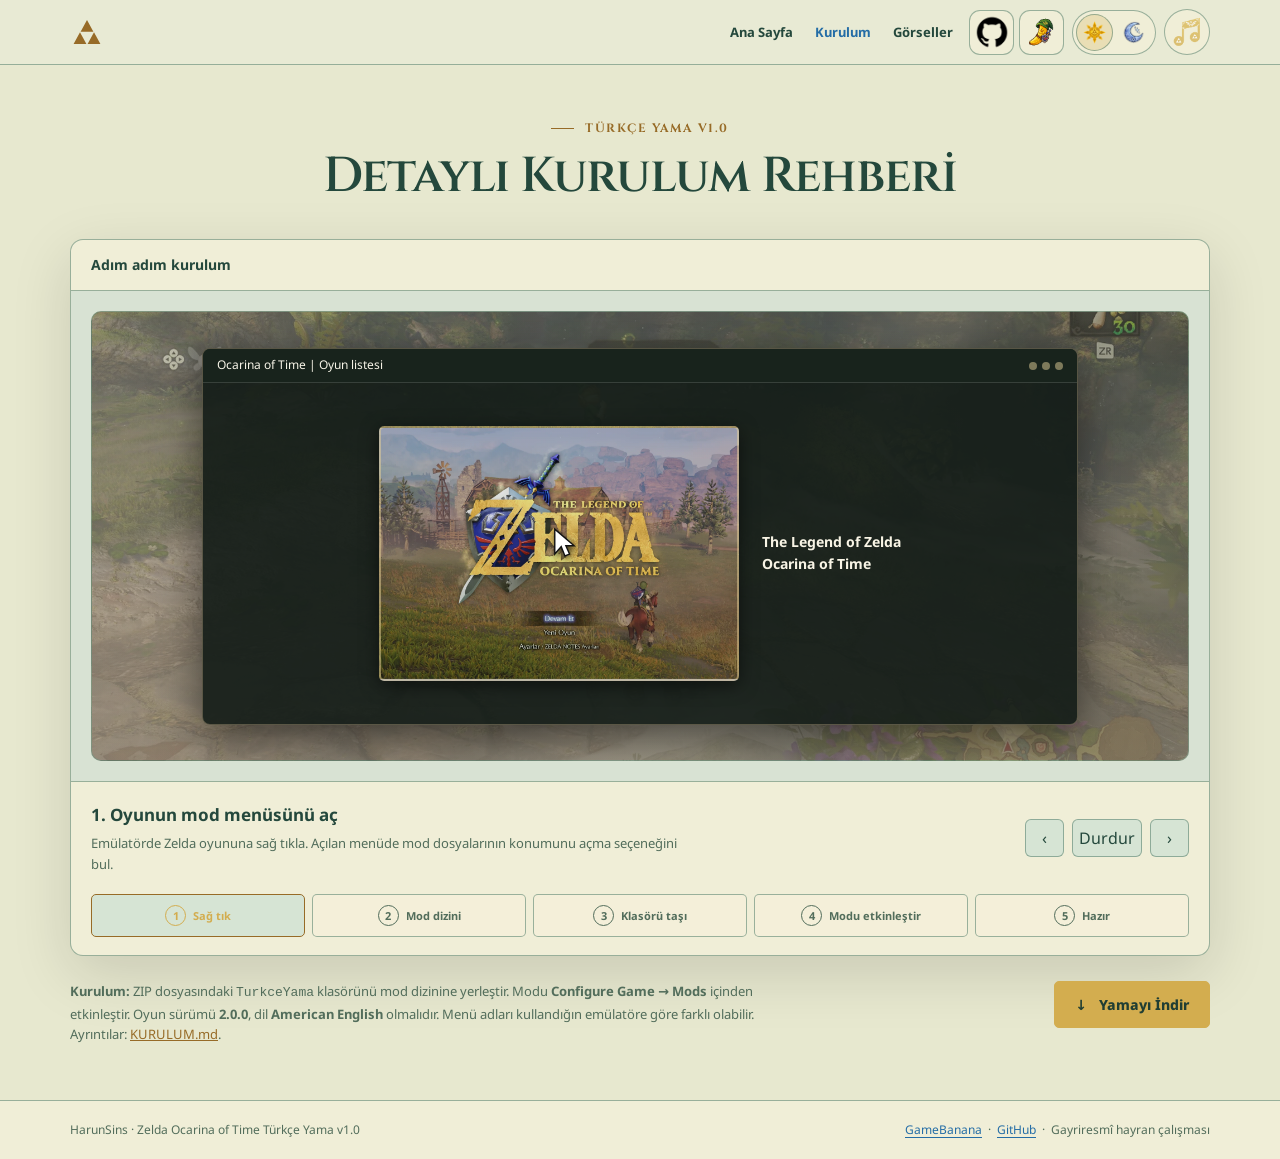
==== commit a054d75e: "Zelda PNG ikonlarını uygula, müzik denetimini düzelt ve sesi iyileştir" ====
--- a/kurulum.html
+++ b/kurulum.html
@@ -18,21 +18,18 @@
       <div class="header-actions"><div class="navlinks">
          <a href="./">Ana Sayfa</a><a href="kurulum.html" aria-current="page">Kurulum</a><a href="./#goruntuler">Görseller</a>
       </div><div class="controls"><div class="social-links" aria-label="Proje bağlantıları">
-<a class="social-link" href="https://github.com/harunsins/zelda-oot-turkce-yama" target="_blank" rel="noopener noreferrer" title="GitHub" aria-label="GitHub sayfamız"><svg viewBox="0 0 24 24" aria-hidden="true"><path fill="currentColor" d="M12 .9a11.1 11.1 0 0 0-3.51 21.64c.56.1.76-.24.76-.54v-2.1c-3.1.67-3.76-1.32-3.76-1.32-.51-1.3-1.24-1.65-1.24-1.65-1.02-.7.08-.69.08-.69 1.13.08 1.73 1.16 1.73 1.16 1.01 1.72 2.64 1.23 3.29.94.1-.73.4-1.23.72-1.51-2.47-.28-5.07-1.23-5.07-5.48 0-1.21.43-2.2 1.15-2.97-.11-.28-.5-1.41.11-2.94 0 0 .94-.3 3.05 1.13A10.6 10.6 0 0 1 12 6.75c.94 0 1.89.13 2.78.37 2.11-1.43 3.04-1.13 3.04-1.13.61 1.53.23 2.66.12 2.94.71.77 1.14 1.76 1.14 2.97 0 4.26-2.6 5.2-5.08 5.47.4.35.76 1.04.76 2.1V22c0 .3.2.65.77.54A11.1 11.1 0 0 0 12 .9Z"/></svg></a>
-<a class="social-link" href="https://gamebanana.com/mods/740265" target="_blank" rel="noopener noreferrer" title="GameBanana" aria-label="GameBanana sayfamız"><svg viewBox="0 0 24 24" aria-hidden="true"><path fill="#efae38" d="M6.5 2.5C10.4 6.1 15 10.2 21 8.8c-.5 5-4 8.8-8.3 10.5C8.3 21 3.5 18.7 1.9 14.8 4.3 15.9 8 15.4 10 13.4c2-2 .6-5.1-3.5-10.9Z"/><path fill="none" stroke="#654a20" stroke-width="1.15" d="M6.5 2.5C10.4 6.1 15 10.2 21 8.8c-.5 5-4 8.8-8.3 10.5C8.3 21 3.5 18.7 1.9 14.8 4.3 15.9 8 15.4 10 13.4c2-2 .6-5.1-3.5-10.9Z"/></svg></a>
+<a class="social-link" href="https://github.com/harunsins/zelda-oot-turkce-yama" target="_blank" rel="noopener noreferrer" title="GitHub" aria-label="GitHub sayfamız"><img class="platform-icon" src="assets/github-mark.png" alt="" width="48" height="48"></a>
+<a class="social-link" href="https://gamebanana.com/mods/740265" target="_blank" rel="noopener noreferrer" title="GameBanana" aria-label="GameBanana sayfamız"><img class="platform-icon" src="assets/gamebanana-mark.png" alt="" width="48" height="48"></a>
 </div>
       <div class="theme-switch" role="group" aria-label="Görünüm teması">
-        <button type="button" data-theme-choice="light" aria-label="Açık tema" title="Açık tema" aria-pressed="false"><svg viewBox="0 0 24 24" aria-hidden="true"><circle cx="12" cy="12" r="4"/><path d="M12 2v2m0 16v2M4.93 4.93l1.42 1.42m11.3 11.3 1.42 1.42M2 12h2m16 0h2M4.93 19.07l1.42-1.42m11.3-11.3 1.42-1.42"/></svg></button>
-        <button type="button" data-theme-choice="dark" aria-label="Koyu tema" title="Koyu tema" aria-pressed="true"><svg viewBox="0 0 24 24" aria-hidden="true"><path d="M20.1 15.9A8.5 8.5 0 0 1 8.1 3.9 8.5 8.5 0 1 0 20.1 15.9Z"/></svg></button>
+        <button type="button" data-theme-choice="light" aria-label="Açık tema" title="Açık tema" aria-pressed="false"><img class="theme-art" src="assets/day-sun.png" alt="" width="48" height="48"></button>
+        <button type="button" data-theme-choice="dark" aria-label="Koyu tema" title="Koyu tema" aria-pressed="true"><img class="theme-art" src="assets/night-moon.png" alt="" width="48" height="48"></button>
       </div><div class="music-widget" id="music-widget">
-  <button class="music-toggle" type="button" id="music-toggle" aria-label="Müziği aç veya kapat" aria-pressed="false" title="Müziği aç veya kapat">
-    <span class="music-icon-set"><span data-icon-on hidden><svg viewBox="0 0 24 24" aria-hidden="true"><path d="M9 18V5l12-2v13M9 9l12-3"/><ellipse cx="5.2" cy="18.7" rx="3.2" ry="2"/><ellipse cx="17.2" cy="16.2" rx="3.2" ry="2"/></svg></span><span data-icon-off><svg viewBox="0 0 24 24" aria-hidden="true"><path d="M10 18V6l10-3v11M6 6l12 12M4 18l4-4m6-3 6 6"/></svg></span></span>
-    <output class="music-readout" id="music-readout" aria-hidden="true"></output>
-  </button>
+  <button class="music-toggle" type="button" id="music-toggle" aria-label="Müziği aç" aria-pressed="false" title="Müziği aç"><span class="music-icon-set"><img class="music-note-art" src="assets/music-note.png" width="60" height="60" alt=""></span><output class="music-readout" id="music-readout" aria-hidden="true"></output></button>
   <div class="music-volume"><input id="music-volume" type="range" min="0" max="100" value="75" step="1" aria-label="Müzik ses seviyesi"></div>
 </div></div></div>
     </nav></header>
-<audio id="page-music" src="assets/kokiri-ambience.mp3" preload="none" loop aria-label="Sitede arka plan müziği"></audio>
+<audio id="page-music" src="assets/kokiri-ambience.mp3" preload="metadata" playsinline loop aria-label="Sitede arka plan müziği"></audio>
 <main><section class="guide-intro"><div class="container"><span class="eyebrow">Türkçe Yama v1.0</span><h1>Detaylı Kurulum Rehberi</h1></div></section>
 <div class="container"><section class="guide-card" aria-label="Animasyonlu Türkçe yama kurulum gösterimi">
 <div class="guide-top"><strong>Adım adım kurulum</strong></div>
--- a/assets/site.css
+++ b/assets/site.css
@@ -141,3 +141,26 @@
  .header-symbol{display:none}
  .navlinks{gap:7px}
 }
+
+
+/* Larger user-supplied Zelda icon set */
+.social-links{gap:5px;align-items:center;flex:none}
+.social-link{width:45px;height:45px;flex:0 0 45px;border:1px solid var(--border);border-radius:11px;background:var(--surface);display:grid;place-items:center;overflow:hidden;padding:4px;transition:background .2s,border-color .2s,transform .2s}
+.social-link:hover{background:var(--surface-alt);border-color:var(--gold);transform:translateY(-1px)}
+.social-link .platform-icon{display:block;width:34px;height:34px;max-width:100%;max-height:100%;object-fit:contain}
+.social-link[aria-label="GitHub sayfamız"] .platform-icon{filter:invert(1)}
+html[data-theme="light"] .social-link[aria-label="GitHub sayfamız"] .platform-icon{filter:none}
+.theme-switch{gap:2px}
+.theme-switch button{width:37px;height:37px;overflow:hidden}
+.theme-switch .theme-art{width:29px;height:29px;max-width:100%;max-height:100%;object-fit:contain;pointer-events:none}
+.theme-switch button[aria-pressed="true"]{background:color-mix(in srgb,var(--accent) 25%,var(--surface));box-shadow:inset 0 0 0 1px var(--border)}
+.music-toggle{width:46px;height:46px;overflow:hidden}
+.music-note-art{display:block;width:34px;height:34px;max-width:100%;max-height:100%;object-fit:contain;pointer-events:none}
+.music-toggle[aria-pressed="false"] .music-note-art{opacity:.65;filter:saturate(.75) grayscale(.12)}
+.music-toggle[aria-pressed="true"] .music-note-art{opacity:1;filter:none}
+.music-widget[data-adjusting="true"] .music-icon-set{opacity:0}
+.music-widget[data-adjusting="true"] .music-readout{opacity:1}
+.music-readout{font-size:12px}
+@media(max-width:900px){.header-actions{gap:10px}.controls{gap:7px}.social-link{width:39px;height:39px;flex-basis:39px}.social-link .platform-icon{width:31px;height:31px}}
+@media(max-width:680px){.navlinks{gap:11px}.social-links{gap:2px}.social-link{width:35px;height:35px;flex-basis:35px;padding:2px}.social-link .platform-icon{width:28px;height:28px}.theme-switch button{width:31px;height:31px}.theme-switch .theme-art{width:26px;height:26px}.music-toggle{width:38px;height:38px}.music-note-art{width:29px;height:29px}}
+@media(max-width:480px){.header-actions{gap:5px}.controls{gap:4px}.social-links{gap:1px}.social-link{width:32px;height:32px;flex-basis:32px}.social-link .platform-icon{width:26px;height:26px}}
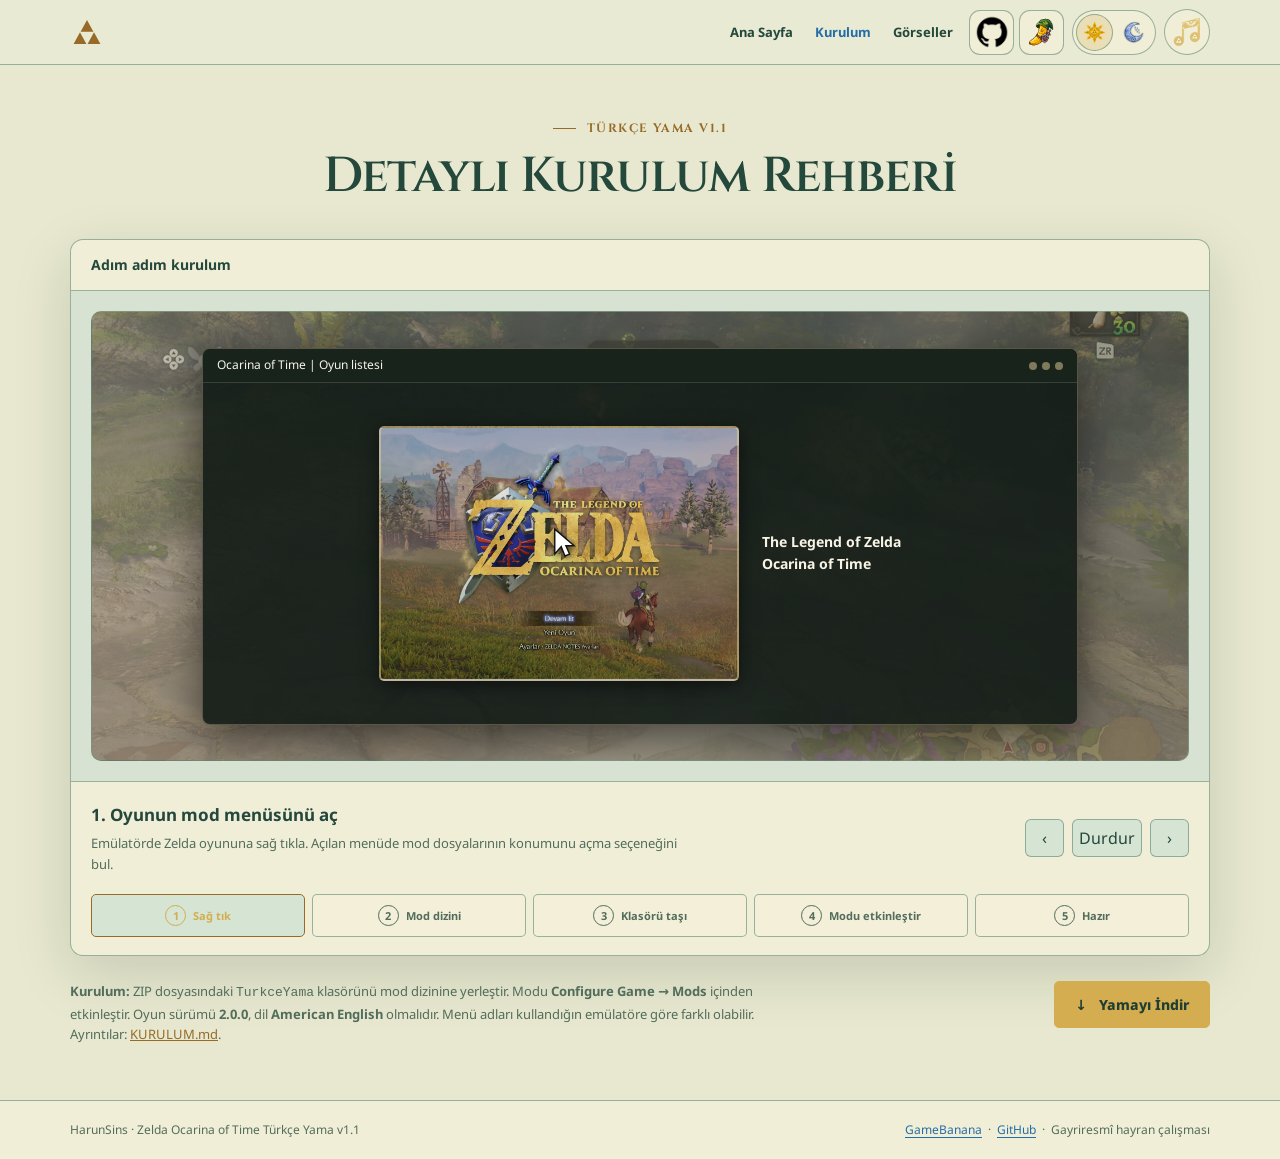
==== commit 2741d7e2: "Publish updated Zelda Turkish patch v1.1" ====
--- a/kurulum.html
+++ b/kurulum.html
@@ -9,10 +9,10 @@
   <meta property="og:image" content="https://harunsins.github.io/zelda-oot-turkce-yama/assets/01-ana-menu.webp"><meta property="og:image:alt" content="Ocarina of Time Türkçe yama ana menü">
   <meta name="twitter:card" content="summary_large_image"><meta name="twitter:title" content="Zelda Türkçe Yama Kurulumu | Detaylı Rehber"><meta name="twitter:image" content="https://harunsins.github.io/zelda-oot-turkce-yama/assets/01-ana-menu.webp">
   <link rel="preconnect" href="https://fonts.googleapis.com"><link rel="preconnect" href="https://fonts.gstatic.com" crossorigin>
-  <link href="assets/site.css" rel="stylesheet"><link href="assets/guide.css" rel="stylesheet">
+  <link href="assets/site.css?v=20261114-icons" rel="stylesheet"><link href="assets/guide.css" rel="stylesheet">
   <script>try{const t=localStorage.getItem('zelda-oot-theme');if(t==='light'||t==='dark')document.documentElement.dataset.theme=t;else if(matchMedia('(prefers-color-scheme: light)').matches)document.documentElement.dataset.theme='light';}catch(_e){}</script>
   <script type="application/ld+json">{"@context":"https://schema.org","@type":"WebPage","@id":"https://harunsins.github.io/zelda-oot-turkce-yama/kurulum.html","url":"https://harunsins.github.io/zelda-oot-turkce-yama/kurulum.html","inLanguage":"tr-TR","name":"Zelda Türkçe Yama Kurulumu | Detaylı Rehber","description":"Zelda Ocarina of Time Türkçe yama nasıl kurulur? Mod dizinini açma, TurkceYama klasörünü kopyalama, Configure Game içinde etkinleştirme, adım adım animasyonlu anlatım.","isPartOf":{"@type":"WebSite","name":"Zelda Ocarina of Time Türkçe Yama","url":"https://harunsins.github.io/zelda-oot-turkce-yama/"},"about":{"@type":"VideoGame","name":"The Legend of Zelda: Ocarina of Time"},"sameAs":["https://github.com/harunsins/zelda-oot-turkce-yama","https://gamebanana.com/mods/740265"]}</script>
-  <script src="assets/site.js" defer></script><script src="assets/guide.js" defer></script>
+  <script src="assets/site.js?v=20261114-audio" defer></script><script src="assets/guide.js" defer></script>
 </head><body><header class="topbar"><nav class="container" aria-label="Ana gezinme">
       <span class="header-symbol" aria-hidden="true"><svg viewBox="0 0 48 45"><path d="M24 2 35 22H13Z M12 23 23 43H1Z M36 23 47 43H25Z"/></svg></span>
       <div class="header-actions"><div class="navlinks">
@@ -29,15 +29,15 @@
   <div class="music-volume"><input id="music-volume" type="range" min="0" max="100" value="75" step="1" aria-label="Müzik ses seviyesi"></div>
 </div></div></div>
     </nav></header>
-<audio id="page-music" src="assets/kokiri-ambience.mp3" preload="metadata" playsinline loop aria-label="Sitede arka plan müziği"></audio>
-<main><section class="guide-intro"><div class="container"><span class="eyebrow">Türkçe Yama v1.0</span><h1>Detaylı Kurulum Rehberi</h1></div></section>
+<audio id="page-music" src="assets/kokiri-ambience.mp3?v=20261114-audio" preload="metadata" playsinline loop aria-label="Sitede arka plan müziği"></audio>
+<main><section class="guide-intro"><div class="container"><span class="eyebrow">Türkçe Yama v1.1</span><h1>Detaylı Kurulum Rehberi</h1></div></section>
 <div class="container"><section class="guide-card" aria-label="Animasyonlu Türkçe yama kurulum gösterimi">
 <div class="guide-top"><strong>Adım adım kurulum</strong></div>
 <div class="guide-display"><div class="demo-desktop" id="demo-desktop" data-stage="0">
   <div class="sim-window"><div class="sim-bar"><span>Ocarina of Time | Oyun listesi</span><span class="sim-dots"><i></i><i></i><i></i></span></div>
   <div class="sim-game"><div class="game-card" aria-hidden="true"></div><span class="game-title">The Legend of Zelda<br>Ocarina of Time</span></div></div>
   <div class="context-menu"><span class="line">Configure Game...</span><span class="line selected">Open Mod Data Location</span><span class="line">Properties</span></div><div class="sim-file-explorer"><div class="explorer-head">▣ &nbsp; Dosya Gezgini <span class="crumb">... / 0400486024DEC000 / mods</span></div>
-<div class="explorer-body"><div class="explorer-side"><div class="file-icon zipped"></div><strong>Zelda_OOT_Turkce_Yama_v1.0.zip</strong><small>Arşivin içindeki TurkceYama klasörü</small></div>
+<div class="explorer-body"><div class="explorer-side"><div class="file-icon zipped"></div><strong>Zelda_OOT_Turkce_Yama_v1.1.zip</strong><small>Arşivin içindeki TurkceYama klasörü</small></div>
 <div class="explorer-side"><div class="file-icon"></div><strong>Mod dizini</strong><small>TurkceYama klasörünü buraya bırak</small></div></div></div>
 <div class="drag-file"><span class="file-icon"></span>TurkceYama</div><div class="copy-success">✓ Klasör kopyalandı</div><div class="sim-config"><div class="config-head">⚙ &nbsp; Configure Game</div><div class="config-main"><div class="config-tabs"><span>General</span><span>System</span><span class="current">Mods</span><span>Graphics</span></div>
 <div class="config-row" id="config-row"><div><strong>TurkceYama</strong><small>Türkçe dil yaması · RomFS</small></div><span class="fake-check" aria-hidden="true"></span></div></div><div class="config-actions"><span>Save / Apply</span></div></div><div class="success-scene"><svg viewBox="0 0 80 80" aria-hidden="true"><circle cx="40" cy="40" r="34"/><path d="m22 40 12 12 25-27"/></svg><h2>Yama Hazır!</h2><p>Mod etkinleştirildi. Oyun dilini American English olarak seçip Zelda’yı başlat.</p></div>
@@ -45,5 +45,5 @@
 </div></div>
 <div class="guide-status"><div class="guide-explain" aria-live="polite"><h3 id="step-title">1. Oyunun mod menüsünü aç</h3><p id="step-description">Oyuna sağ tıkla.</p></div><div class="guide-playback"><button type="button" id="guide-prev" aria-label="Önceki adım">‹</button><button type="button" id="guide-play" aria-label="Animasyonu durdur">Durdur</button><button type="button" id="guide-next" aria-label="Sonraki adım">›</button></div></div>
 <div class="guide-chapters" aria-label="Animasyon adımları"><button type="button" data-guide-step="0" aria-current="step"><strong>1</strong> Sağ tık</button><button type="button" data-guide-step="1"><strong>2</strong> Mod dizini</button><button type="button" data-guide-step="2"><strong>3</strong> Klasörü taşı</button><button type="button" data-guide-step="3"><strong>4</strong> Modu etkinleştir</button><button type="button" data-guide-step="4"><strong>5</strong> Hazır</button></div></section>
-<div class="guide-extra"><p><strong>Kurulum:</strong> ZIP dosyasındaki <code>TurkceYama</code> klasörünü mod dizinine yerleştir. Modu <strong>Configure Game → Mods</strong> içinden etkinleştir. Oyun sürümü <strong>2.0.0</strong>, dil <strong>American English</strong> olmalıdır. Menü adları kullandığın emülatöre göre farklı olabilir. Ayrıntılar: <a href="KURULUM.md" style="text-decoration:underline;color:var(--gold)">KURULUM.md</a>.</p><a class="button" href="downloads/Zelda_OOT_Turkce_Yama_v1.0.zip" download>↓ &nbsp; Yamayı İndir</a></div></div>
-</main><footer><div class="container"><span>HarunSins · Zelda Ocarina of Time Türkçe Yama v1.0</span><span><a href="https://gamebanana.com/mods/740265" rel="noopener noreferrer" target="_blank">GameBanana</a> &nbsp;·&nbsp; <a href="https://github.com/harunsins/zelda-oot-turkce-yama" target="_blank" rel="noopener noreferrer">GitHub</a> &nbsp;·&nbsp; Gayriresmî hayran çalışması</span></div></footer></body></html>+<div class="guide-extra"><p><strong>Kurulum:</strong> ZIP dosyasındaki <code>TurkceYama</code> klasörünü mod dizinine yerleştir. Modu <strong>Configure Game → Mods</strong> içinden etkinleştir. Oyun sürümü <strong>2.0.0</strong>, dil <strong>American English</strong> olmalıdır. Menü adları kullandığın emülatöre göre farklı olabilir. Ayrıntılar: <a href="KURULUM.md" style="text-decoration:underline;color:var(--gold)">KURULUM.md</a>.</p><a class="button" href="downloads/Zelda_OOT_Turkce_Yama_v1.1.zip" download>↓ &nbsp; Yamayı İndir</a></div></div>
+</main><footer><div class="container"><span>HarunSins · Zelda Ocarina of Time Türkçe Yama v1.1</span><span><a href="https://gamebanana.com/mods/740265" rel="noopener noreferrer" target="_blank">GameBanana</a> &nbsp;·&nbsp; <a href="https://github.com/harunsins/zelda-oot-turkce-yama" target="_blank" rel="noopener noreferrer">GitHub</a> &nbsp;·&nbsp; Gayriresmî hayran çalışması</span></div></footer></body></html>
